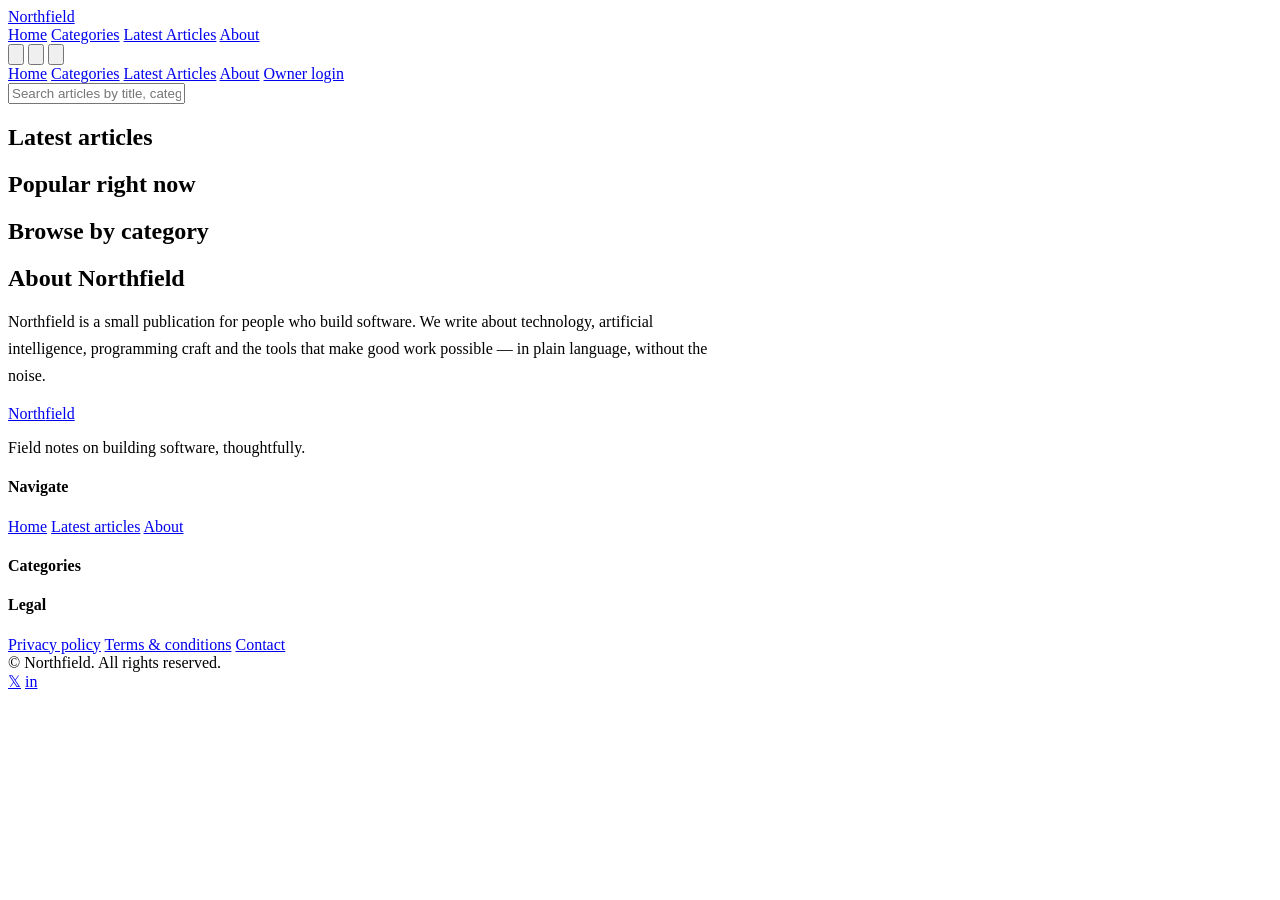
==== index.html @ 4e5e8ccd "Add files via upload" ====
<!DOCTYPE html>
<html lang="en">
<head>
<meta charset="UTF-8" />
<meta name="viewport" content="width=device-width, initial-scale=1.0" />
<title>Northfield — Field notes on building software</title>
<meta name="description" content="Northfield is a publication about technology, AI, programming and the craft of building things well." />
<link rel="preconnect" href="https://fonts.googleapis.com">
<link href="https://fonts.googleapis.com/css2?family=Source+Serif+4:ital,wght@0,400;0,600;0,700;1,400&family=Inter:wght@400;500;600;700&display=swap" rel="stylesheet">
<link rel="stylesheet" href="css/styles.css" />
</head>
<body>

<header class="site-header">
  <div class="container nav">
    <a href="index.html" class="brand">North<span>field</span></a>
    <nav class="nav-links">
      <a href="index.html" class="active">Home</a>
      <a href="index.html#categories">Categories</a>
      <a href="index.html#latest">Latest Articles</a>
      <a href="index.html#about">About</a>
    </nav>
    <div class="nav-actions">
      <button class="icon-btn" id="search-toggle" aria-label="Search">
        <svg viewBox="0 0 24 24" fill="none" stroke="currentColor" stroke-width="2"><circle cx="11" cy="11" r="7"/><line x1="21" y1="21" x2="16.65" y2="16.65"/></svg>
      </button>
      <button class="icon-btn" id="theme-toggle" aria-label="Toggle dark mode">
        <svg viewBox="0 0 24 24" fill="none" stroke="currentColor" stroke-width="2"><circle cx="12" cy="12" r="4"/><path d="M12 2v2M12 20v2M4.9 4.9l1.4 1.4M17.7 17.7l1.4 1.4M2 12h2M20 12h2M4.9 19.1l1.4-1.4M17.7 6.3l1.4-1.4"/></svg>
      </button>
      <button class="icon-btn hamburger" id="hamburger" aria-label="Open menu">
        <svg viewBox="0 0 24 24" fill="none" stroke="currentColor" stroke-width="2"><line x1="3" y1="6" x2="21" y2="6"/><line x1="3" y1="12" x2="21" y2="12"/><line x1="3" y1="18" x2="21" y2="18"/></svg>
      </button>
    </div>
  </div>
</header>

<div class="drawer-backdrop" id="drawer-backdrop"></div>
<aside class="mobile-drawer" id="mobile-drawer">
  <a href="index.html">Home</a>
  <a href="index.html#categories">Categories</a>
  <a href="index.html#latest">Latest Articles</a>
  <a href="index.html#about">About</a>
  <a href="admin.html">Owner login</a>
</aside>

<div class="search-panel" id="search-panel">
  <div class="search-box">
    <input type="text" id="search-input" placeholder="Search articles by title, category or tag…" autocomplete="off" />
    <div class="search-results" id="search-results"></div>
  </div>
</div>

<main>

  <section class="hero">
    <div class="container">
      <div id="hero-content">
        <div class="hero-grid">
          <div class="skeleton-line" style="width:40%"></div>
        </div>
      </div>
    </div>
  </section>

  <section class="section" id="latest">
    <div class="container">
      <div class="section-head">
        <h2 class="section-title">Latest articles</h2>
      </div>
      <div class="article-grid" id="latest-grid">
        <div class="card skeleton-card"><div class="card-thumb"></div><div class="skeleton-line" style="width:60%"></div><div class="skeleton-line" style="width:90%"></div></div>
        <div class="card skeleton-card"><div class="card-thumb"></div><div class="skeleton-line" style="width:60%"></div><div class="skeleton-line" style="width:90%"></div></div>
        <div class="card skeleton-card"><div class="card-thumb"></div><div class="skeleton-line" style="width:60%"></div><div class="skeleton-line" style="width:90%"></div></div>
      </div>
      <div class="load-more-wrap">
        <button class="btn btn-outline" id="load-more-btn" style="display:none">Load more articles</button>
      </div>
    </div>
  </section>

  <section class="section" style="border-top:1px solid var(--line)">
    <div class="container">
      <div class="section-head">
        <h2 class="section-title">Popular right now</h2>
      </div>
      <div class="article-grid" id="popular-grid">
        <div class="card skeleton-card"><div class="card-thumb"></div><div class="skeleton-line" style="width:60%"></div></div>
        <div class="card skeleton-card"><div class="card-thumb"></div><div class="skeleton-line" style="width:60%"></div></div>
        <div class="card skeleton-card"><div class="card-thumb"></div><div class="skeleton-line" style="width:60%"></div></div>
      </div>
    </div>
  </section>

  <section class="section" id="categories" style="border-top:1px solid var(--line)">
    <div class="container">
      <div class="section-head">
        <h2 class="section-title">Browse by category</h2>
      </div>
      <div class="category-grid" id="category-grid"></div>
    </div>
  </section>

  <section class="section" id="about" style="border-top:1px solid var(--line)">
    <div class="container" style="max-width:700px">
      <h2 class="section-title" style="margin-bottom:16px">About Northfield</h2>
      <p style="font-family:var(--font-ui); color:var(--ink-soft); line-height:1.7">
        Northfield is a small publication for people who build software. We write about technology,
        artificial intelligence, programming craft and the tools that make good work possible —
        in plain language, without the noise.
      </p>
    </div>
  </section>

</main>

<footer class="site-footer">
  <div class="container">
    <div class="footer-grid">
      <div class="footer-brand">
        <a href="index.html" class="brand">North<span>field</span></a>
        <p class="footer-desc">Field notes on building software, thoughtfully.</p>
      </div>
      <div class="footer-col">
        <h4>Navigate</h4>
        <a href="index.html">Home</a>
        <a href="index.html#latest">Latest articles</a>
        <a href="index.html#about">About</a>
      </div>
      <div class="footer-col" id="footer-categories">
        <h4>Categories</h4>
      </div>
      <div class="footer-col">
        <h4>Legal</h4>
        <a href="#">Privacy policy</a>
        <a href="#">Terms &amp; conditions</a>
        <a href="#">Contact</a>
      </div>
    </div>
    <div class="footer-bottom">
      <span>© <span id="year"></span> Northfield. All rights reserved.</span>
      <div class="social-row">
        <a href="#" class="icon-btn" aria-label="Twitter" style="width:32px;height:32px">𝕏</a>
        <a href="#" class="icon-btn" aria-label="LinkedIn" style="width:32px;height:32px">in</a>
      </div>
    </div>
  </div>
</footer>

<script type="module" src="js/app.js"></script>
</body>
</html>
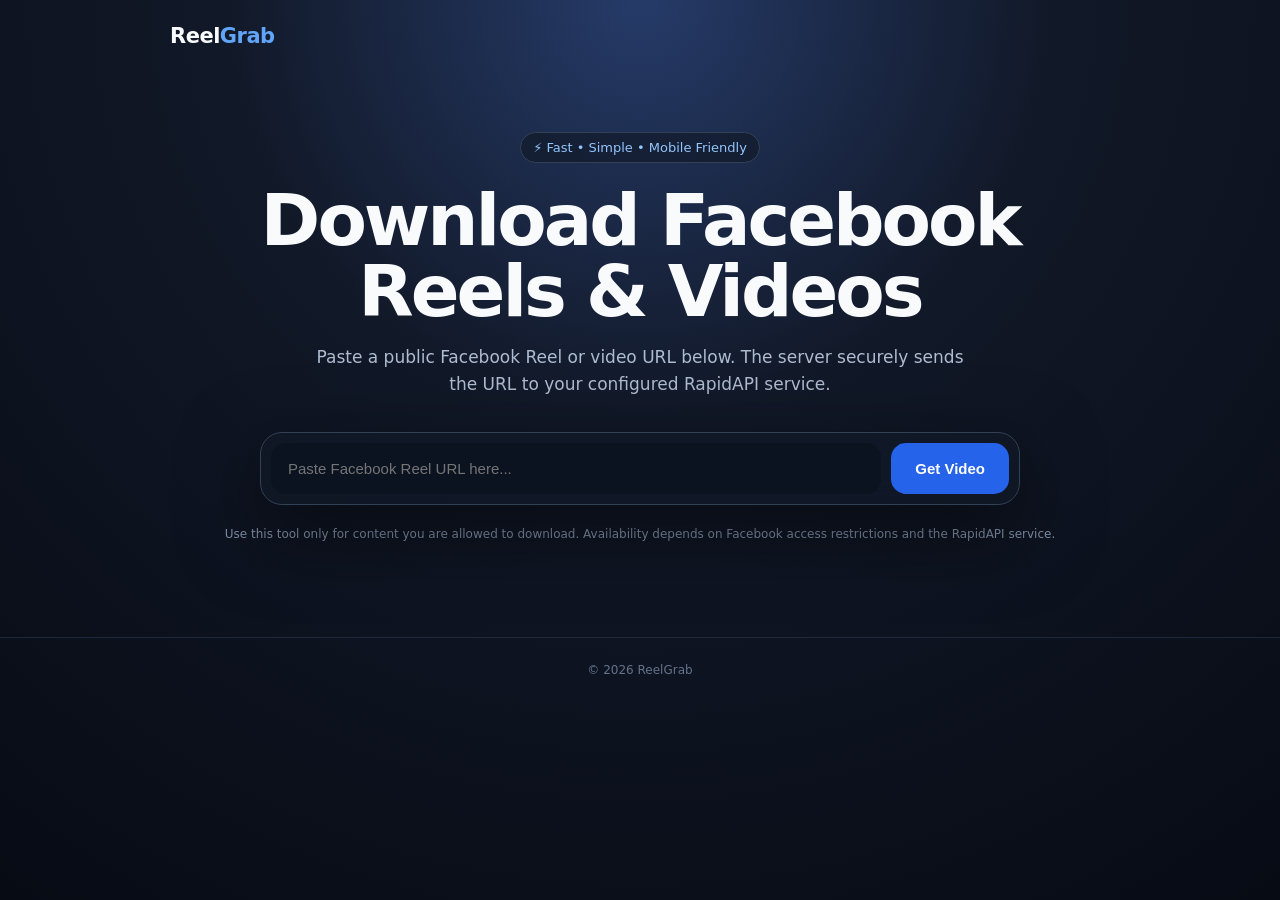
==== commit 26396a81: "Add files via upload" ====
--- a/index.html
+++ b/index.html
@@ -1,151 +1,147 @@
-<!DOCTYPE html>
+<!doctype html>
 <html lang="en">
 <head>
-<meta charset="UTF-8" />
-<meta name="viewport" content="width=device-width, initial-scale=1.0" />
-<title>Northfield — Field notes on building software</title>
-<meta name="description" content="Northfield is a publication about technology, AI, programming and the craft of building things well." />
-<link rel="preconnect" href="https://fonts.googleapis.com">
-<link href="https://fonts.googleapis.com/css2?family=Source+Serif+4:ital,wght@0,400;0,600;0,700;1,400&family=Inter:wght@400;500;600;700&display=swap" rel="stylesheet">
-<link rel="stylesheet" href="css/styles.css" />
+  <meta charset="UTF-8">
+  <meta name="viewport" content="width=device-width, initial-scale=1.0">
+  <meta name="description" content="Simple Facebook Reel and video downloader powered by RapidAPI.">
+  <title>ReelGrab — Facebook Reel Downloader</title>
+  <style>
+    *{box-sizing:border-box}
+    :root{font-family:Inter,system-ui,-apple-system,BlinkMacSystemFont,"Segoe UI",sans-serif;color-scheme:dark}
+    body{margin:0;min-height:100vh;background:radial-gradient(circle at 50% 0%,#263b69 0,#111827 38%,#070b14 100%);color:#f8fafc}
+    .wrap{width:min(940px,92%);margin:auto}
+    header{padding:24px 0}
+    .brand{font-size:21px;font-weight:800;letter-spacing:-.5px}
+    .brand span{color:#60a5fa}
+    main{padding:60px 0 80px;text-align:center}
+    .badge{display:inline-flex;padding:7px 12px;border:1px solid #334155;border-radius:999px;background:#111827aa;color:#93c5fd;font-size:13px}
+    h1{font-size:clamp(38px,7vw,72px);line-height:.98;letter-spacing:-3px;margin:22px auto 18px;max-width:850px}
+    .sub{color:#aebbd0;font-size:17px;max-width:650px;margin:0 auto 34px;line-height:1.6}
+    .card{max-width:760px;margin:auto;padding:10px;border:1px solid #334155;border-radius:22px;background:#111827cc;box-shadow:0 25px 80px #0008;backdrop-filter:blur(16px)}
+    .form{display:flex;gap:10px}
+    input{min-width:0;flex:1;border:0;outline:0;border-radius:15px;background:#0b1220;color:white;padding:17px;font-size:15px}
+    button{border:0;border-radius:15px;padding:0 24px;background:#2563eb;color:white;font-weight:800;font-size:15px;cursor:pointer}
+    button:hover{background:#3b82f6}
+    button:disabled{opacity:.55;cursor:not-allowed}
+    .status{display:none;text-align:left;margin:18px 8px 4px;padding:14px;border-radius:14px;background:#0b1220;color:#cbd5e1}
+    .status.show{display:block}
+    .status.error{color:#fecaca;border:1px solid #7f1d1d}
+    .result{display:none;text-align:left;margin-top:18px;padding:20px;border:1px solid #334155;border-radius:18px;background:#0b1220}
+    .result.show{display:block}
+    .result h2{margin:0 0 8px;font-size:20px}
+    pre{white-space:pre-wrap;word-break:break-word;color:#94a3b8;font-size:12px;max-height:280px;overflow:auto}
+    .download{display:inline-block;margin-top:8px;text-decoration:none;background:#16a34a;color:white;padding:12px 17px;border-radius:12px;font-weight:800}
+    .note{margin-top:20px;color:#8190a8;font-size:12px;line-height:1.6}
+    footer{border-top:1px solid #1e293b;padding:25px 0;color:#64748b;font-size:12px;text-align:center}
+    @media(max-width:620px){main{padding-top:35px}.form{flex-direction:column}button{height:52px}.card{padding:8px}h1{letter-spacing:-2px}}
+  </style>
 </head>
 <body>
+  <header><div class="wrap"><div class="brand">Reel<span>Grab</span></div></div></header>
 
-<header class="site-header">
-  <div class="container nav">
-    <a href="index.html" class="brand">North<span>field</span></a>
-    <nav class="nav-links">
-      <a href="index.html" class="active">Home</a>
-      <a href="index.html#categories">Categories</a>
-      <a href="index.html#latest">Latest Articles</a>
-      <a href="index.html#about">About</a>
-    </nav>
-    <div class="nav-actions">
-      <button class="icon-btn" id="search-toggle" aria-label="Search">
-        <svg viewBox="0 0 24 24" fill="none" stroke="currentColor" stroke-width="2"><circle cx="11" cy="11" r="7"/><line x1="21" y1="21" x2="16.65" y2="16.65"/></svg>
-      </button>
-      <button class="icon-btn" id="theme-toggle" aria-label="Toggle dark mode">
-        <svg viewBox="0 0 24 24" fill="none" stroke="currentColor" stroke-width="2"><circle cx="12" cy="12" r="4"/><path d="M12 2v2M12 20v2M4.9 4.9l1.4 1.4M17.7 17.7l1.4 1.4M2 12h2M20 12h2M4.9 19.1l1.4-1.4M17.7 6.3l1.4-1.4"/></svg>
-      </button>
-      <button class="icon-btn hamburger" id="hamburger" aria-label="Open menu">
-        <svg viewBox="0 0 24 24" fill="none" stroke="currentColor" stroke-width="2"><line x1="3" y1="6" x2="21" y2="6"/><line x1="3" y1="12" x2="21" y2="12"/><line x1="3" y1="18" x2="21" y2="18"/></svg>
-      </button>
+  <main>
+    <div class="wrap">
+      <div class="badge">⚡ Fast • Simple • Mobile Friendly</div>
+      <h1>Download Facebook Reels & Videos</h1>
+      <p class="sub">Paste a public Facebook Reel or video URL below. The server securely sends the URL to your configured RapidAPI service.</p>
+
+      <section class="card">
+        <form class="form" id="downloadForm">
+          <input id="url" type="url" placeholder="Paste Facebook Reel URL here..." autocomplete="off" required>
+          <button id="submitBtn" type="submit">Get Video</button>
+        </form>
+
+        <div id="status" class="status"></div>
+        <div id="result" class="result">
+          <h2>API Response</h2>
+          <div id="downloadArea"></div>
+          <pre id="json"></pre>
+        </div>
+      </section>
+
+      <p class="note">Use this tool only for content you are allowed to download. Availability depends on Facebook access restrictions and the RapidAPI service.</p>
     </div>
-  </div>
-</header>
+  </main>
 
-<div class="drawer-backdrop" id="drawer-backdrop"></div>
-<aside class="mobile-drawer" id="mobile-drawer">
-  <a href="index.html">Home</a>
-  <a href="index.html#categories">Categories</a>
-  <a href="index.html#latest">Latest Articles</a>
-  <a href="index.html#about">About</a>
-  <a href="admin.html">Owner login</a>
-</aside>
+  <footer>© <span id="year"></span> ReelGrab</footer>
 
-<div class="search-panel" id="search-panel">
-  <div class="search-box">
-    <input type="text" id="search-input" placeholder="Search articles by title, category or tag…" autocomplete="off" />
-    <div class="search-results" id="search-results"></div>
-  </div>
-</div>
+<script>
+const form = document.getElementById("downloadForm");
+const input = document.getElementById("url");
+const button = document.getElementById("submitBtn");
+const statusBox = document.getElementById("status");
+const result = document.getElementById("result");
+const jsonBox = document.getElementById("json");
+const downloadArea = document.getElementById("downloadArea");
+document.getElementById("year").textContent = new Date().getFullYear();
 
-<main>
+function status(message, error=false){
+  statusBox.textContent = message;
+  statusBox.className = "status show" + (error ? " error" : "");
+}
 
-  <section class="hero">
-    <div class="container">
-      <div id="hero-content">
-        <div class="hero-grid">
-          <div class="skeleton-line" style="width:40%"></div>
-        </div>
-      </div>
-    </div>
-  </section>
+function findUrls(value, out=[]){
+  if (!value || typeof value !== "object") return out;
+  if (Array.isArray(value)) {
+    for (const x of value) findUrls(x,out);
+    return out;
+  }
+  for (const [key,val] of Object.entries(value)) {
+    if (typeof val === "string" && /^https?:\/\//i.test(val)) {
+      const lower = key.toLowerCase();
+      if (lower.includes("url") || lower.includes("download") || lower.includes("play") || lower.includes("video")) out.push(val);
+    } else if (val && typeof val === "object") findUrls(val,out);
+  }
+  return [...new Set(out)];
+}
 
-  <section class="section" id="latest">
-    <div class="container">
-      <div class="section-head">
-        <h2 class="section-title">Latest articles</h2>
-      </div>
-      <div class="article-grid" id="latest-grid">
-        <div class="card skeleton-card"><div class="card-thumb"></div><div class="skeleton-line" style="width:60%"></div><div class="skeleton-line" style="width:90%"></div></div>
-        <div class="card skeleton-card"><div class="card-thumb"></div><div class="skeleton-line" style="width:60%"></div><div class="skeleton-line" style="width:90%"></div></div>
-        <div class="card skeleton-card"><div class="card-thumb"></div><div class="skeleton-line" style="width:60%"></div><div class="skeleton-line" style="width:90%"></div></div>
-      </div>
-      <div class="load-more-wrap">
-        <button class="btn btn-outline" id="load-more-btn" style="display:none">Load more articles</button>
-      </div>
-    </div>
-  </section>
+form.addEventListener("submit", async (e)=>{
+  e.preventDefault();
+  const url = input.value.trim();
+  if (!url) return;
 
-  <section class="section" style="border-top:1px solid var(--line)">
-    <div class="container">
-      <div class="section-head">
-        <h2 class="section-title">Popular right now</h2>
-      </div>
-      <div class="article-grid" id="popular-grid">
-        <div class="card skeleton-card"><div class="card-thumb"></div><div class="skeleton-line" style="width:60%"></div></div>
-        <div class="card skeleton-card"><div class="card-thumb"></div><div class="skeleton-line" style="width:60%"></div></div>
-        <div class="card skeleton-card"><div class="card-thumb"></div><div class="skeleton-line" style="width:60%"></div></div>
-      </div>
-    </div>
-  </section>
+  button.disabled = true;
+  button.textContent = "Fetching…";
+  result.classList.remove("show");
+  downloadArea.innerHTML = "";
+  jsonBox.textContent = "";
+  status("Contacting downloader API…");
 
-  <section class="section" id="categories" style="border-top:1px solid var(--line)">
-    <div class="container">
-      <div class="section-head">
-        <h2 class="section-title">Browse by category</h2>
-      </div>
-      <div class="category-grid" id="category-grid"></div>
-    </div>
-  </section>
+  try {
+    const response = await fetch("/api/download", {
+      method:"POST",
+      headers:{"Content-Type":"application/json"},
+      body:JSON.stringify({url})
+    });
 
-  <section class="section" id="about" style="border-top:1px solid var(--line)">
-    <div class="container" style="max-width:700px">
-      <h2 class="section-title" style="margin-bottom:16px">About Northfield</h2>
-      <p style="font-family:var(--font-ui); color:var(--ink-soft); line-height:1.7">
-        Northfield is a small publication for people who build software. We write about technology,
-        artificial intelligence, programming craft and the tools that make good work possible —
-        in plain language, without the noise.
-      </p>
-    </div>
-  </section>
+    const payload = await response.json();
+    if (!response.ok || payload.success === false) {
+      throw new Error(payload.error || "Download request failed.");
+    }
 
-</main>
+    result.classList.add("show");
+    jsonBox.textContent = JSON.stringify(payload.data, null, 2);
 
-<footer class="site-footer">
-  <div class="container">
-    <div class="footer-grid">
-      <div class="footer-brand">
-        <a href="index.html" class="brand">North<span>field</span></a>
-        <p class="footer-desc">Field notes on building software, thoughtfully.</p>
-      </div>
-      <div class="footer-col">
-        <h4>Navigate</h4>
-        <a href="index.html">Home</a>
-        <a href="index.html#latest">Latest articles</a>
-        <a href="index.html#about">About</a>
-      </div>
-      <div class="footer-col" id="footer-categories">
-        <h4>Categories</h4>
-      </div>
-      <div class="footer-col">
-        <h4>Legal</h4>
-        <a href="#">Privacy policy</a>
-        <a href="#">Terms &amp; conditions</a>
-        <a href="#">Contact</a>
-      </div>
-    </div>
-    <div class="footer-bottom">
-      <span>© <span id="year"></span> Northfield. All rights reserved.</span>
-      <div class="social-row">
-        <a href="#" class="icon-btn" aria-label="Twitter" style="width:32px;height:32px">𝕏</a>
-        <a href="#" class="icon-btn" aria-label="LinkedIn" style="width:32px;height:32px">in</a>
-      </div>
-    </div>
-  </div>
-</footer>
-
-<script type="module" src="js/app.js"></script>
+    const urls = findUrls(payload.data);
+    if (urls.length) {
+      const link = document.createElement("a");
+      link.className = "download";
+      link.href = urls[0];
+      link.target = "_blank";
+      link.rel = "noopener";
+      link.textContent = "⬇ Open Download";
+      downloadArea.appendChild(link);
+      status("Video data received. Use the download button below.");
+    } else {
+      status("API responded, but no obvious video URL was detected. Check the API response below.");
+    }
+  } catch (err) {
+    status(err.message || "Something went wrong.", true);
+  } finally {
+    button.disabled = false;
+    button.textContent = "Get Video";
+  }
+});
+</script>
 </body>
 </html>
